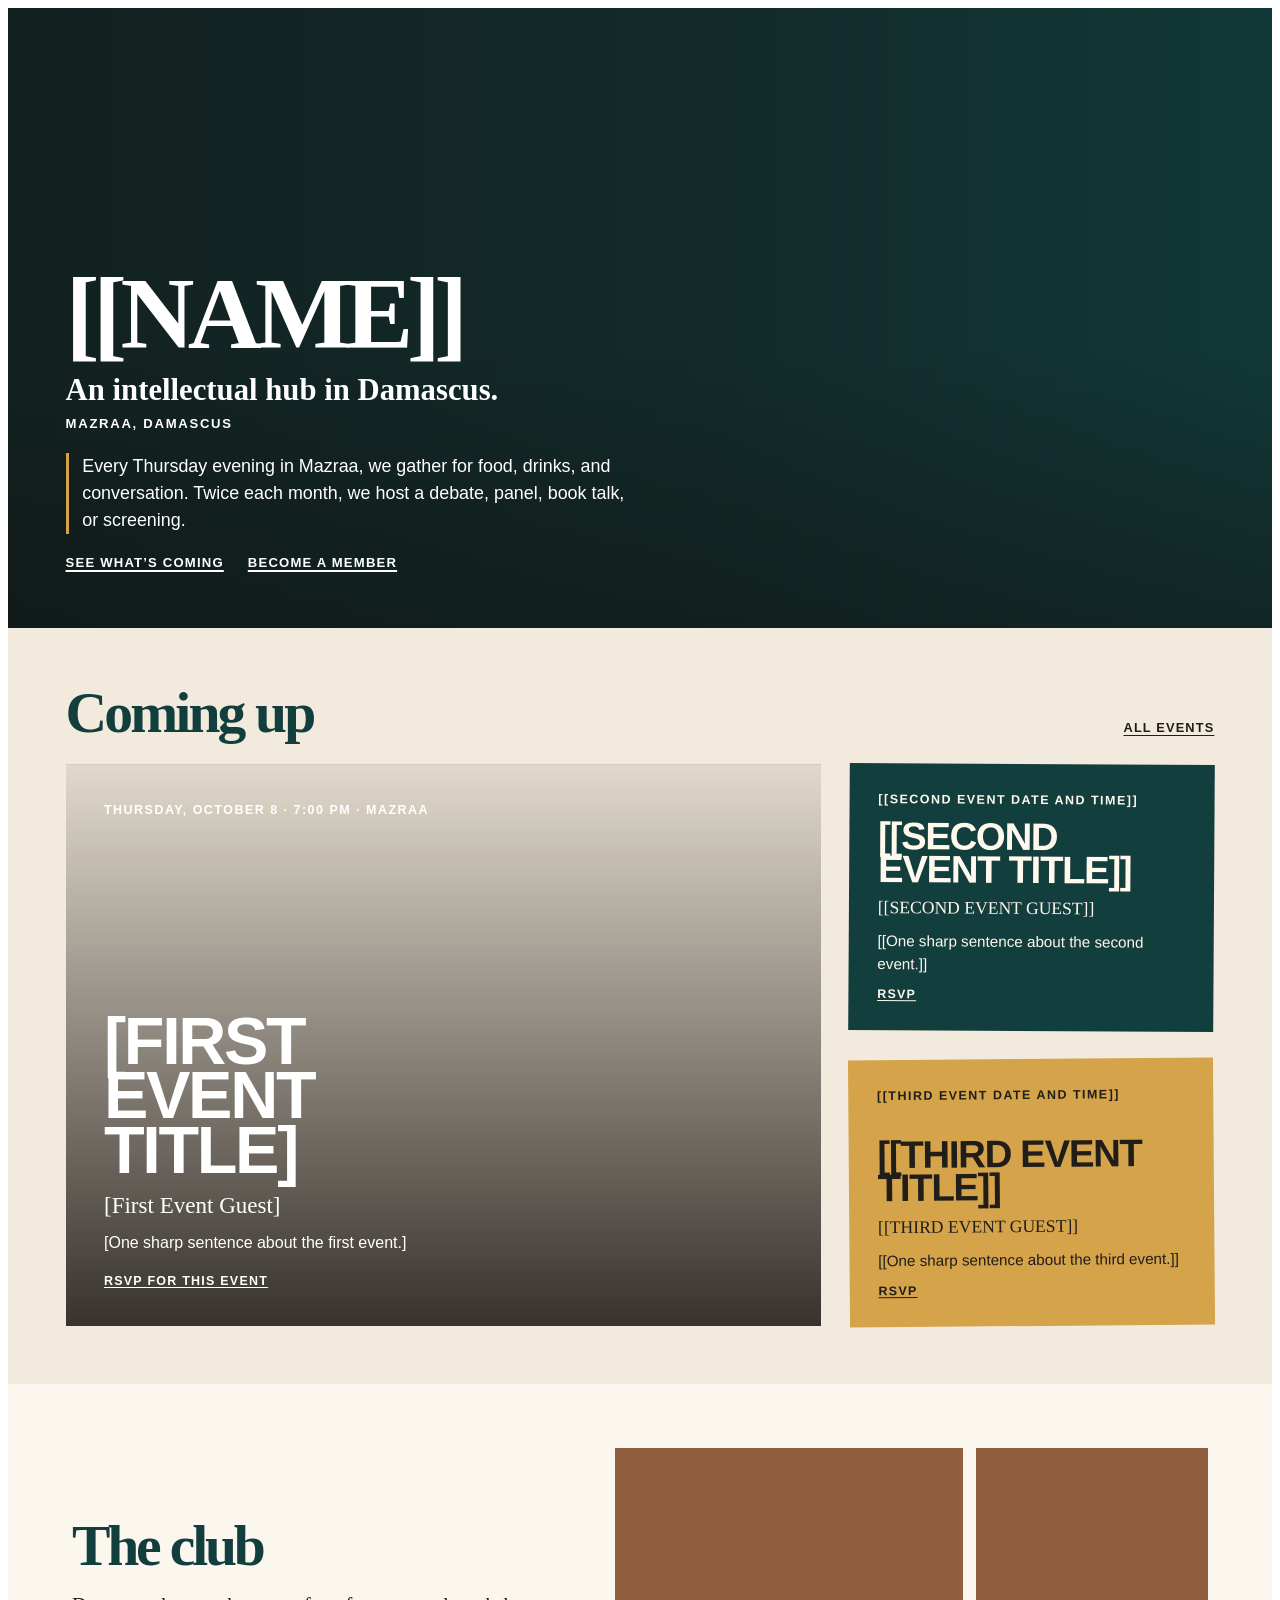
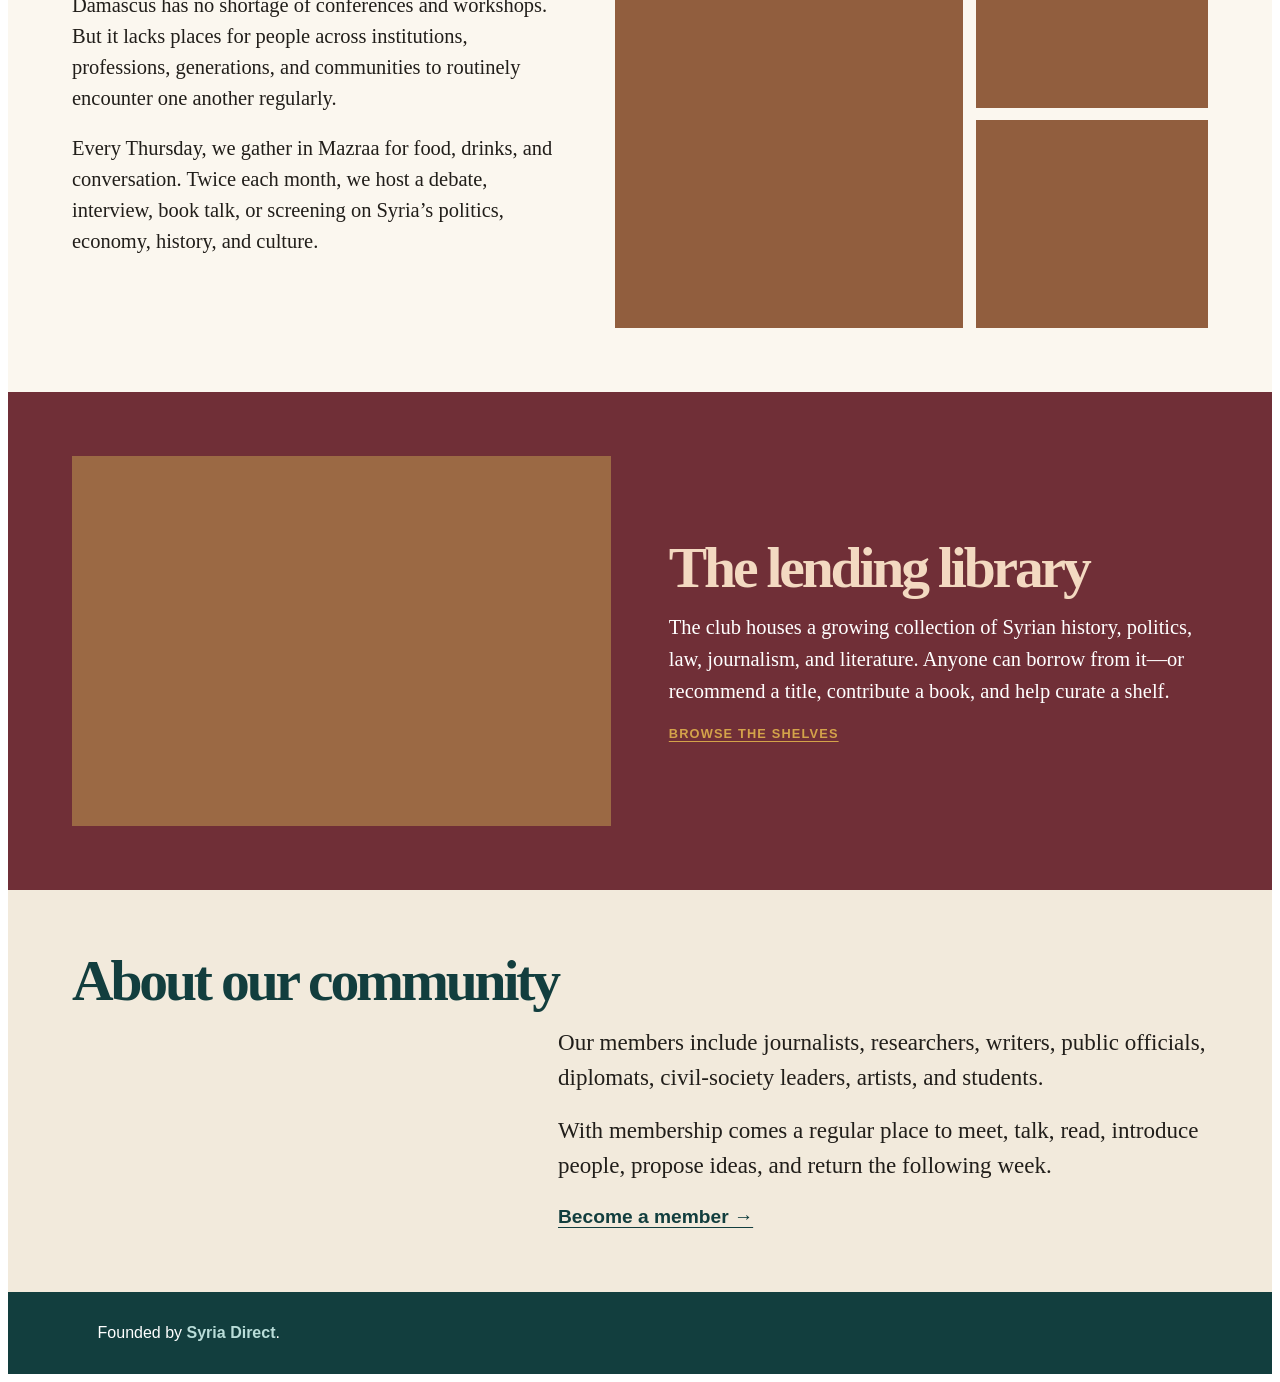
==== index.html @ e96f5cf2 "Add files via upload" ====
<!doctype html>
<html lang="en">
<head>
  <meta charset="utf-8">
  <meta name="viewport" content="width=device-width, initial-scale=1">
  <title>Club page preview</title>
  <style>
    body { background:#ded8cc; margin:0; }
    iframe { background:#fff; border:0; display:block; min-height:100vh; width:100%; }
  </style>
</head>
<body>
  <iframe id="club-preview" src="club-embed.html" title="Club page preview"></iframe>
  <script>
    const preview = document.getElementById('club-preview');
    const fitPreview = () => {
      const page = preview.contentDocument?.documentElement;
      if (page) preview.style.height = `${page.scrollHeight}px`;
    };
    preview.addEventListener('load', () => {
      fitPreview();
      const body = preview.contentDocument?.body;
      if (body && 'ResizeObserver' in window) new ResizeObserver(fitPreview).observe(body);
    });
    window.addEventListener('resize', fitPreview);
  </script>
</body>
</html>
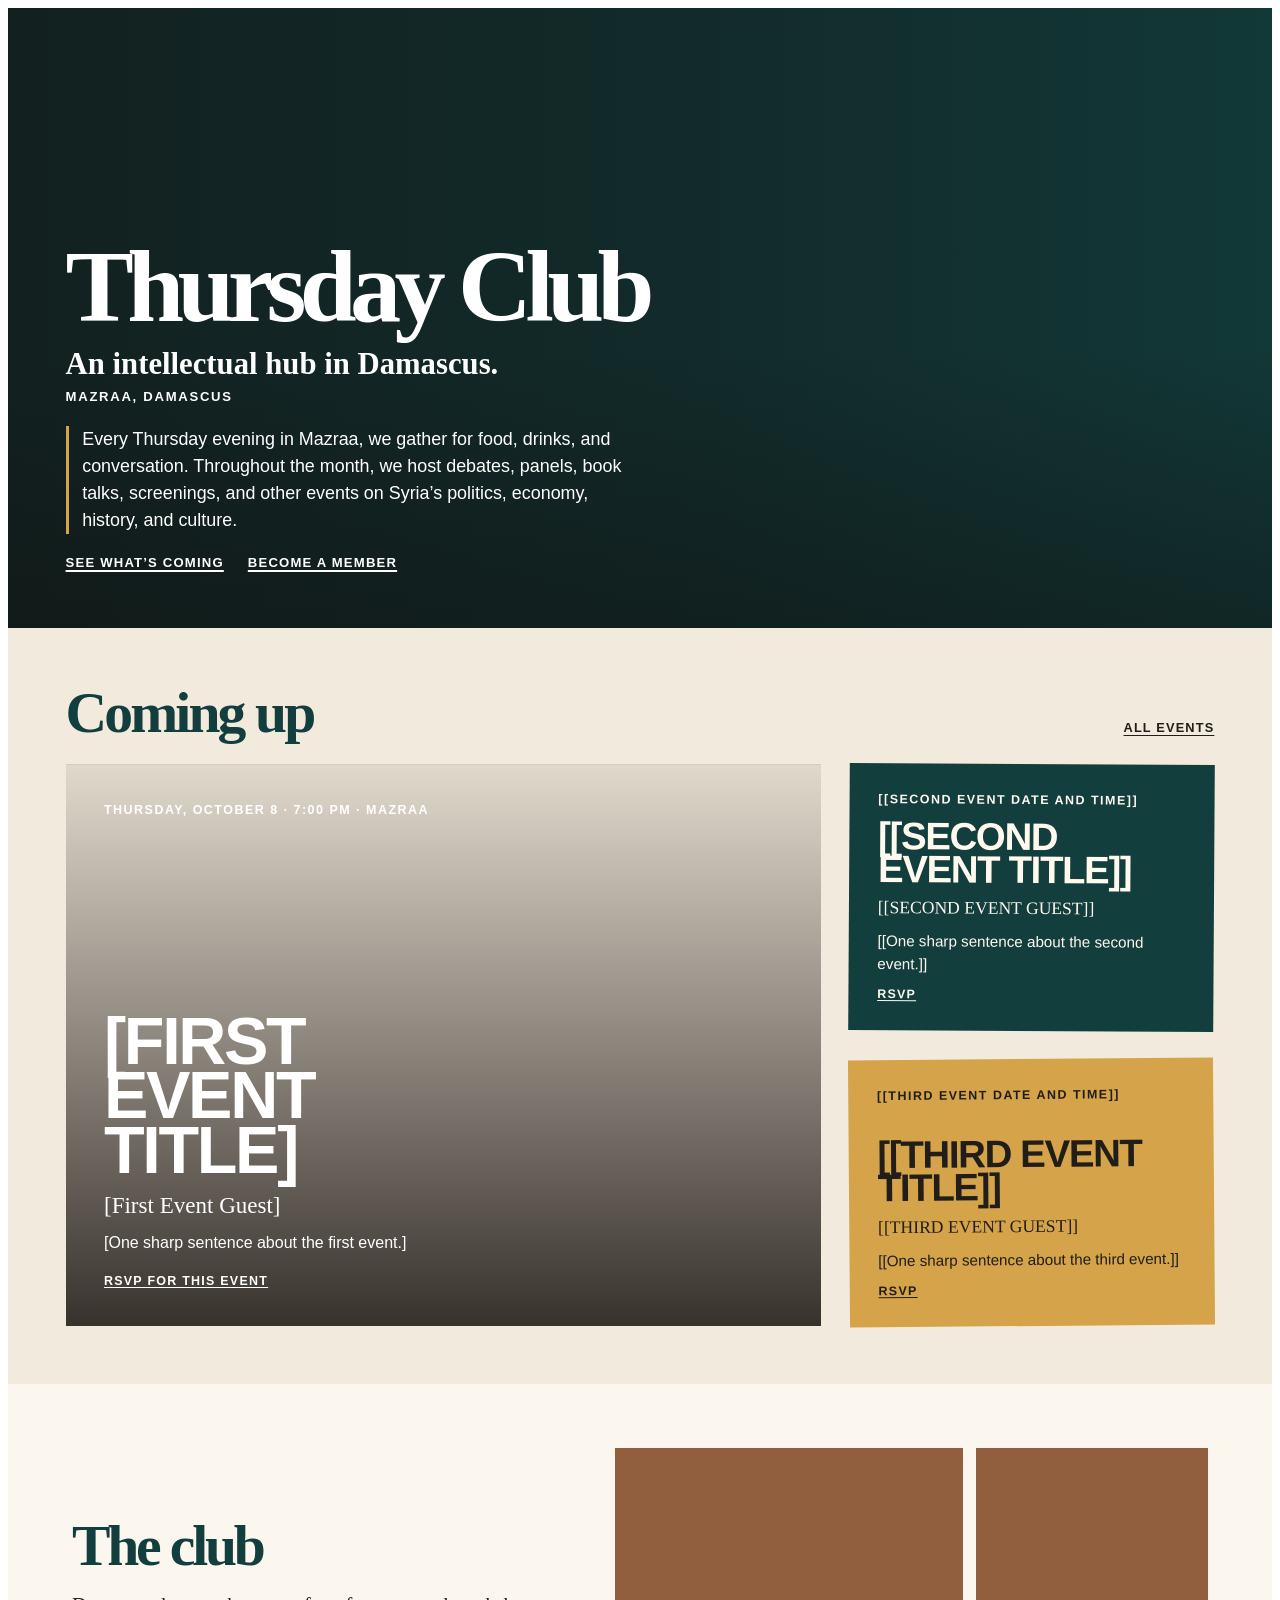
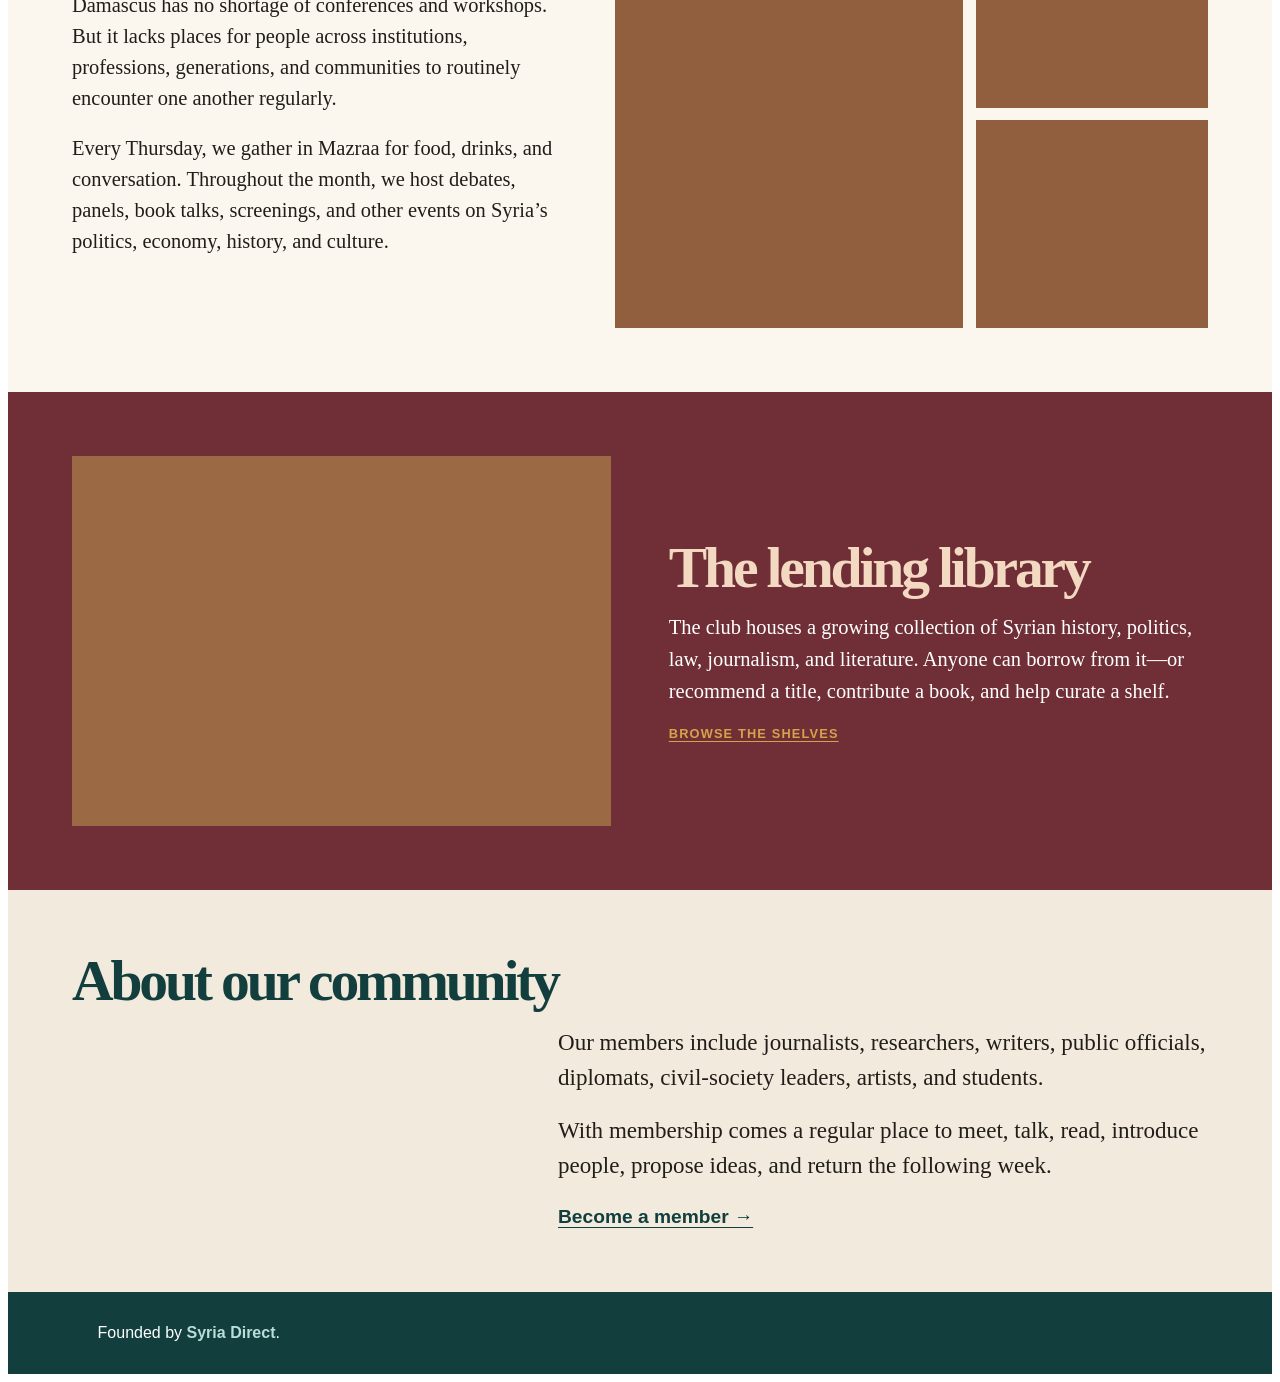
==== commit 45918ae0: "Add files via upload" ====
--- a/index.html
+++ b/index.html
@@ -3,7 +3,7 @@
 <head>
   <meta charset="utf-8">
   <meta name="viewport" content="width=device-width, initial-scale=1">
-  <title>Club page preview</title>
+  <title>Thursday Club</title>
   <style>
     body { background:#ded8cc; margin:0; }
     iframe { background:#fff; border:0; display:block; min-height:100vh; width:100%; }
